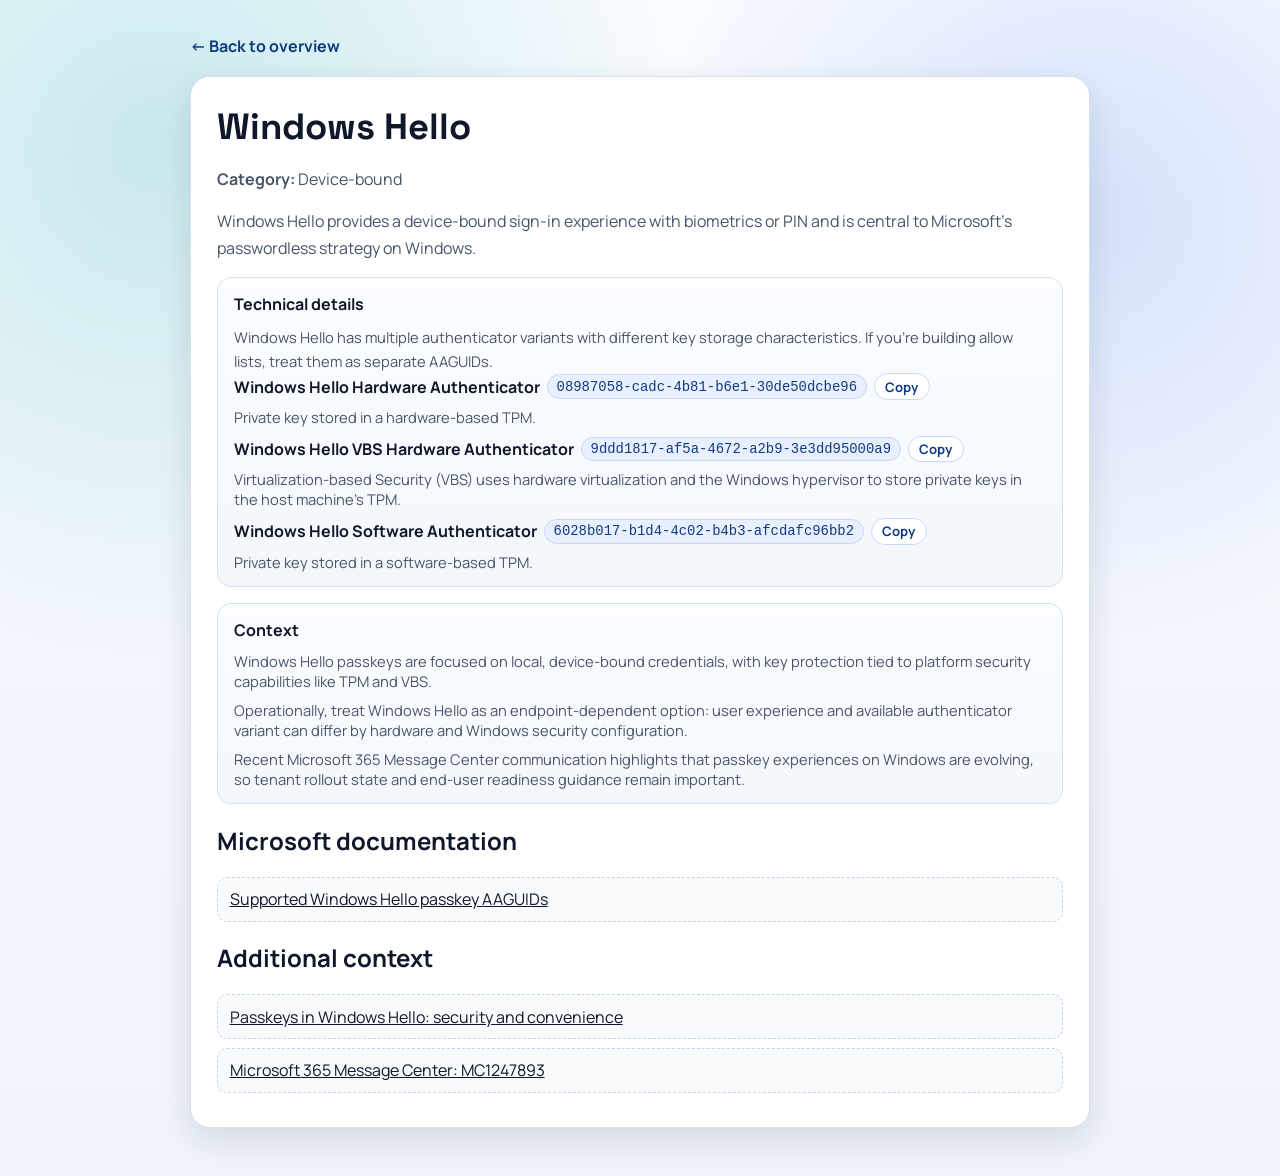
==== pages/windows-hello.html @ cf731d09 "Enrich Windows Hello subpage context Co-authored-by: BakkerJan <38911727+BakkerJan@users.noreply.git" ====
<!doctype html>
<html lang="en">
<head>
  <meta charset="utf-8">
  <meta name="viewport" content="width=device-width, initial-scale=1">
  <title>Windows Hello | Microsoft 365 Passkey Guide</title>
  <link rel="preconnect" href="https://fonts.googleapis.com">
  <link rel="preconnect" href="https://fonts.gstatic.com" crossorigin>
  <link href="https://fonts.googleapis.com/css2?family=Manrope:wght@400;600;700;800&family=Space+Grotesk:wght@500;700&display=swap" rel="stylesheet">
  <link rel="stylesheet" href="../styles.css">
</head>
<body>
  <main class="page">
    <a class="back" href="../index.html">&larr; Back to overview</a>

    <article class="topic">
      <h1>Windows Hello</h1>
      <p><strong>Category:</strong> Device-bound</p>
      <p>Windows Hello provides a device-bound sign-in experience with biometrics or PIN and is central to Microsoft's passwordless strategy on Windows.</p>

      <section class="tech-card">
        <h2>Technical details</h2>
        <p class="tech-note">Windows Hello has multiple authenticator variants with different key storage characteristics. If you're building allow lists, treat them as separate AAGUIDs.</p>
        <ul class="tech-list">
          <li>
            <span class="tech-label">Windows Hello Hardware Authenticator</span>
            <span class="tech-code">08987058-cadc-4b81-b6e1-30de50dcbe96</span>
            <button class="copy-button" type="button" data-copy-value="08987058-cadc-4b81-b6e1-30de50dcbe96">Copy</button>
            <span class="tech-note">Private key stored in a hardware-based TPM.</span>
          </li>
          <li>
            <span class="tech-label">Windows Hello VBS Hardware Authenticator</span>
            <span class="tech-code">9ddd1817-af5a-4672-a2b9-3e3dd95000a9</span>
            <button class="copy-button" type="button" data-copy-value="9ddd1817-af5a-4672-a2b9-3e3dd95000a9">Copy</button>
            <span class="tech-note">Virtualization-based Security (VBS) uses hardware virtualization and the Windows hypervisor to store private keys in the host machine's TPM.</span>
          </li>
          <li>
            <span class="tech-label">Windows Hello Software Authenticator</span>
            <span class="tech-code">6028b017-b1d4-4c02-b4b3-afcdafc96bb2</span>
            <button class="copy-button" type="button" data-copy-value="6028b017-b1d4-4c02-b4b3-afcdafc96bb2">Copy</button>
            <span class="tech-note">Private key stored in a software-based TPM.</span>
          </li>
        </ul>
      </section>

      <section class="tech-card">
        <h2>Context</h2>
        <ul class="tech-list">
          <li>
            <span class="tech-note">Windows Hello passkeys are focused on local, device-bound credentials, with key protection tied to platform security capabilities like TPM and VBS.</span>
          </li>
          <li>
            <span class="tech-note">Operationally, treat Windows Hello as an endpoint-dependent option: user experience and available authenticator variant can differ by hardware and Windows security configuration.</span>
          </li>
          <li>
            <span class="tech-note">Recent Microsoft 365 Message Center communication highlights that passkey experiences on Windows are evolving, so tenant rollout state and end-user readiness guidance remain important.</span>
          </li>
        </ul>
      </section>

      <h2>Microsoft documentation</h2>
      <ul class="link-list">
        <li><a href="https://learn.microsoft.com/en-us/entra/identity/authentication/how-to-authentication-entra-passkeys-on-windows#supported-windows-hello-passkey-aaguids">Supported Windows Hello passkey AAGUIDs</a></li>
      </ul>

      <h2>Additional context</h2>
      <ul class="link-list">
        <li><a href="https://agderinthe.cloud/2026/04/21/passkeys-in-windows-hello-security-and-convenience/">Passkeys in Windows Hello: security and convenience</a></li>
        <li><a href="https://mc.merill.net/message/MC1247893">Microsoft 365 Message Center: MC1247893</a></li>
      </ul>
    </article>
  </main>
  <script src="page-tools.js"></script>
</body>
</html>
---- styles.css ----
:root {
  --bg: #f5f7fb;
  --panel: #ffffff;
  --ink: #0f172a;
  --muted: #475569;
  --line: #d8e0ee;
  --brand: #0ea5a5;
  --brand-2: #2563eb;
  --accent: #f59e0b;
  --shadow: 0 12px 34px rgba(15, 23, 42, 0.12);
}

* {
  box-sizing: border-box;
}

html,
body {
  margin: 0;
  padding: 0;
}

body {
  font-family: "Manrope", "Segoe UI", sans-serif;
  color: var(--ink);
  background:
    radial-gradient(circle at 12% 12%, rgba(14, 165, 165, 0.2), transparent 34%),
    radial-gradient(circle at 85% 18%, rgba(37, 99, 235, 0.16), transparent 30%),
    linear-gradient(180deg, #f8fbff 0%, #eff4fb 100%);
  min-height: 100vh;
}

.frontpage {
  position: relative;
}

.frontpage-watermark {
  position: fixed;
  right: max(2.5vw, 1rem);
  bottom: 1rem;
  width: min(30vw, 340px);
  opacity: 0.08;
  pointer-events: none;
  z-index: 0;
}

.frontpage-watermark img {
  display: block;
  width: 100%;
  height: auto;
}

a {
  color: inherit;
}

.shell {
  width: min(1200px, 92vw);
  margin: 0 auto;
  padding: 2.5rem 0 4rem;
  position: relative;
  z-index: 1;
}

.hero {
  background: linear-gradient(130deg, #0f172a 0%, #1e293b 58%, #0e7490 100%);
  color: #fff;
  border-radius: 28px;
  padding: 1.15rem 1.35rem;
  box-shadow: var(--shadow);
  position: relative;
  overflow: hidden;
}

.hero-topbar {
  display: flex;
  align-items: flex-start;
  justify-content: space-between;
  gap: 1rem;
  position: relative;
  z-index: 1;
}

.hero-actions {
  flex: 0 0 auto;
  display: flex;
  flex-direction: column;
  align-items: flex-end;
  gap: 0.6rem;
}

.hero-tool-link {
  display: inline-flex;
  align-items: center;
  justify-content: center;
  gap: 0.65rem;
  min-height: 52px;
  padding: 0.55rem 0.8rem;
  border-radius: 14px;
  border: 1px solid rgba(255, 255, 255, 0.2);
  background: rgba(255, 255, 255, 0.12);
  box-shadow: 0 10px 24px rgba(15, 23, 42, 0.18);
  backdrop-filter: blur(8px);
  transition: transform 180ms ease, background-color 180ms ease, border-color 180ms ease;
  text-decoration: none;
}

.hero-tool-link:hover {
  transform: translateY(-2px);
  background: rgba(255, 255, 255, 0.18);
  border-color: rgba(255, 255, 255, 0.36);
}

.hero-tool-link img {
  display: block;
  width: 24px;
  height: 24px;
  object-fit: contain;
}

.hero-tool-link span {
  display: inline-block;
  max-width: 18ch;
  color: #f8fbff;
  font-size: 0.85rem;
  font-weight: 800;
  line-height: 1.15;
  text-align: left;
}

.hero::before,
.hero::after {
  content: "";
  position: absolute;
  border-radius: 999px;
  filter: blur(2px);
}

.hero::before {
  width: 320px;
  height: 320px;
  background: rgba(245, 158, 11, 0.28);
  top: -120px;
  right: -120px;
}

.hero::after {
  width: 250px;
  height: 250px;
  background: rgba(14, 165, 165, 0.3);
  left: -90px;
  bottom: -110px;
}

.hero h1 {
  margin: 0;
  font-family: "Space Grotesk", "Segoe UI", sans-serif;
  font-size: clamp(1.35rem, 1.5vw + 0.95rem, 2.15rem);
  line-height: 1.12;
  letter-spacing: -0.03em;
  max-width: 24ch;
}

.hero p {
  margin: 1rem 0 0;
  max-width: 65ch;
  color: #dbeafe;
  line-height: 1.6;
}

.legend {
  margin-top: 0.75rem;
  display: flex;
  gap: 0.75rem;
  flex-wrap: wrap;
}

.badge {
  padding: 0.4rem 0.72rem;
  border-radius: 999px;
  font-size: 0.85rem;
  font-weight: 700;
  letter-spacing: 0.03em;
  text-transform: uppercase;
}

.badge-device {
  background: rgba(14, 165, 165, 0.2);
  border: 1px solid rgba(45, 212, 191, 0.5);
}

.badge-synced {
  background: rgba(59, 130, 246, 0.2);
  border: 1px solid rgba(96, 165, 250, 0.52);
}

.badge-auto {
  background: rgba(251, 191, 36, 0.2);
  border: 1px solid rgba(252, 211, 77, 0.5);
}

.badge-attestation {
  background: rgba(129, 140, 248, 0.2);
  border: 1px solid rgba(165, 180, 252, 0.52);
}

.columns {
  margin-top: 2rem;
  display: grid;
  grid-template-columns: repeat(2, minmax(0, 1fr));
  gap: 1.25rem;
}

.panel {
  background: var(--panel);
  border: 1px solid var(--line);
  border-radius: 20px;
  padding: 1.25rem;
  box-shadow: 0 4px 18px rgba(15, 23, 42, 0.06);
}

.panel h2 {
  font-family: "Space Grotesk", "Segoe UI", sans-serif;
  margin: 0;
  font-size: 1.8rem;
  letter-spacing: -0.02em;
}

.section-note {
  margin: 0.5rem 0 0;
  color: var(--muted);
  font-size: 0.95rem;
}

.group {
  margin-top: 1.2rem;
}

.group h3 {
  margin: 0 0 0.7rem;
  font-size: 1.05rem;
  letter-spacing: 0.02em;
  text-transform: uppercase;
  color: #0f3c80;
}

.grid {
  display: grid;
  grid-template-columns: repeat(2, minmax(0, 1fr));
  gap: 0.75rem;
}

.card-link {
  text-decoration: none;
  border: 1px solid #d5ddec;
  background: linear-gradient(180deg, #ffffff 0%, #f7fafe 100%);
  border-radius: 15px;
  padding: 1rem;
  transition: transform 180ms ease, border-color 180ms ease, box-shadow 180ms ease;
  min-height: 130px;
  display: flex;
  flex-direction: column;
  justify-content: center;
  align-items: center;
  gap: 0.8rem;
  text-align: center;
}

.card-link:hover {
  transform: translateY(-3px);
  border-color: #81a8ed;
  box-shadow: 0 10px 20px rgba(37, 99, 235, 0.12);
}

.card-logo-row {
  display: flex;
  align-items: center;
  justify-content: center;
  flex-wrap: wrap;
  gap: 0.45rem;
  min-height: 48px;
}

.card-logo-stack {
  display: grid;
  gap: 0.35rem;
  width: 100%;
}

.card-logo-stack .top-row,
.card-logo-stack .bottom-row {
  min-height: 0;
}

.logo-chip-top {
  width: 52px;
  height: 52px;
  border-radius: 14px;
}

.logo-chip {
  width: 46px;
  height: 46px;
  border-radius: 12px;
  border: 1px solid #d9e1f0;
  background: #ffffff;
  display: grid;
  place-items: center;
  padding: 0.3rem;
}

.card-logo-row .logo-chip:only-child {
  width: 60px;
  height: 60px;
  border-radius: 16px;
  padding: 0.36rem;
}

.logo-img {
  width: 100%;
  height: 100%;
  object-fit: contain;
}

.card-link h4 {
  margin: 0;
  font-size: 0.95rem;
  line-height: 1.34;
}

.card-subtitle {
  margin: -0.2rem 0 0;
  color: var(--muted);
  font-size: 0.8rem;
  line-height: 1.35;
}

.page {
  width: min(900px, 92vw);
  margin: 0 auto;
  padding: 2.2rem 0 3rem;
}

.back {
  display: inline-block;
  text-decoration: none;
  font-weight: 700;
  color: #0f3c80;
  margin-bottom: 1.2rem;
}

.topic {
  background: #fff;
  border: 1px solid var(--line);
  border-radius: 20px;
  box-shadow: var(--shadow);
  padding: 1.6rem;
}

.topic h1 {
  margin: 0;
  font-family: "Space Grotesk", "Segoe UI", sans-serif;
  font-size: clamp(1.6rem, 1.6vw + 1rem, 2.3rem);
}

.topic p {
  color: var(--muted);
  line-height: 1.65;
}

.todo {
  border-left: 4px solid var(--brand);
  background: #ecfeff;
  border-radius: 12px;
  padding: 0.8rem 1rem;
}

.video-frame {
  position: relative;
  width: 100%;
  margin-top: 0.9rem;
  border-radius: 18px;
  overflow: hidden;
  background: #dbe4f3;
  box-shadow: 0 8px 24px rgba(15, 23, 42, 0.1);
}

.video-frame::before {
  content: "";
  display: block;
  padding-top: 56.25%;
}

.video-frame iframe {
  position: absolute;
  inset: 0;
  width: 100%;
  height: 100%;
  border: 0;
}

.link-list {
  margin: 1rem 0 0;
  padding: 0;
  list-style: none;
}

.link-list li {
  margin: 0.55rem 0;
  background: #f8fafc;
  border: 1px dashed #c8d4ea;
  border-radius: 10px;
  padding: 0.65rem 0.75rem;
}

.tech-card {
  margin-top: 1rem;
  padding: 0.9rem 1rem;
  border: 1px solid #d7e1f2;
  border-radius: 14px;
  background: linear-gradient(180deg, #fbfdff 0%, #f3f7fc 100%);
}

.tech-card h2 {
  margin: 0 0 0.65rem;
  font-size: 1rem;
}

.tech-card p {
  margin: 0;
}

.tech-list {
  list-style: none;
  margin: 0;
  padding: 0;
  display: grid;
  gap: 0.55rem;
}

.tech-list li {
  display: flex;
  flex-wrap: wrap;
  gap: 0.45rem;
  align-items: center;
}

.tech-label {
  font-weight: 700;
  color: #0f172a;
}

.tech-code {
  font-family: "Consolas", "SFMono-Regular", monospace;
  font-size: 0.87rem;
  color: #0f3c80;
  background: #e8f0ff;
  border: 1px solid #c8d8fb;
  border-radius: 999px;
  padding: 0.2rem 0.55rem;
}

.copy-button {
  border: 1px solid #c8d8fb;
  background: #ffffff;
  color: #0f3c80;
  border-radius: 999px;
  padding: 0.2rem 0.65rem;
  font: inherit;
  font-size: 0.82rem;
  font-weight: 700;
  cursor: pointer;
}

.copy-button:hover {
  background: #eef4ff;
}

.copy-button.copied {
  border-color: #8fd3c5;
  background: #ecfdf5;
  color: #0f766e;
}

.tech-note {
  color: var(--muted);
  font-size: 0.92rem;
}

footer {
  margin-top: 1.3rem;
  color: var(--muted);
  font-size: 0.86rem;
}

.reveal {
  opacity: 0;
  transform: translateY(10px);
  animation: reveal 550ms ease forwards;
}

.reveal:nth-child(2) {
  animation-delay: 140ms;
}

@keyframes reveal {
  to {
    opacity: 1;
    transform: translateY(0);
  }
}

@media (max-width: 980px) {
  .columns {
    grid-template-columns: 1fr;
  }
}

@media (max-width: 650px) {
  .frontpage-watermark {
    width: min(42vw, 200px);
    opacity: 0.06;
  }

  .hero-topbar {
    align-items: center;
  }

  .hero-actions {
    gap: 0.5rem;
  }

  .hero-tool-link {
    min-height: 46px;
    padding: 0.5rem 0.65rem;
    border-radius: 12px;
    gap: 0.5rem;
  }

  .hero-tool-link img {
    width: 22px;
    height: 22px;
  }

  .hero-tool-link span {
    max-width: 14ch;
    font-size: 0.76rem;
  }

  .hero {
    padding: 1rem 1.05rem;
  }

  .grid {
    grid-template-columns: 1fr;
  }

  .panel h2 {
    font-size: 1.5rem;
  }
}
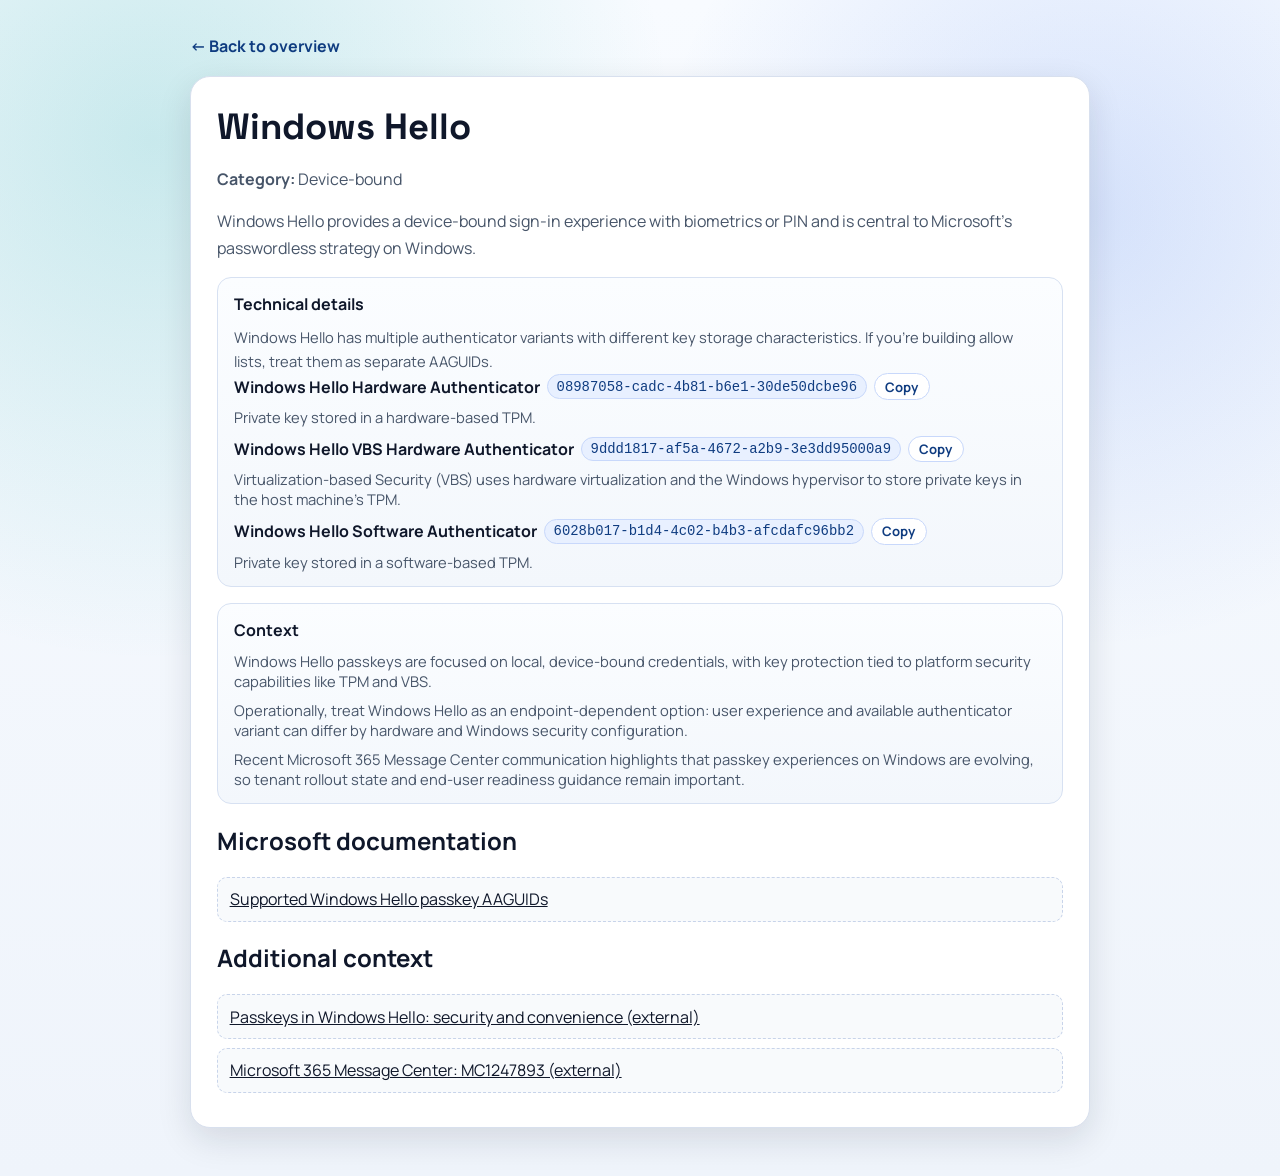
==== commit 0faebcb1: "Clarify external context links on Windows Hello page Co-authored-by: BakkerJan <38911727+BakkerJan@u" ====
--- a/pages/windows-hello.html
+++ b/pages/windows-hello.html
@@ -65,8 +65,8 @@
 
       <h2>Additional context</h2>
       <ul class="link-list">
-        <li><a href="https://agderinthe.cloud/2026/04/21/passkeys-in-windows-hello-security-and-convenience/">Passkeys in Windows Hello: security and convenience</a></li>
-        <li><a href="https://mc.merill.net/message/MC1247893">Microsoft 365 Message Center: MC1247893</a></li>
+        <li><a href="https://agderinthe.cloud/2026/04/21/passkeys-in-windows-hello-security-and-convenience/">Passkeys in Windows Hello: security and convenience (external)</a></li>
+        <li><a href="https://mc.merill.net/message/MC1247893">Microsoft 365 Message Center: MC1247893 (external)</a></li>
       </ul>
     </article>
   </main>
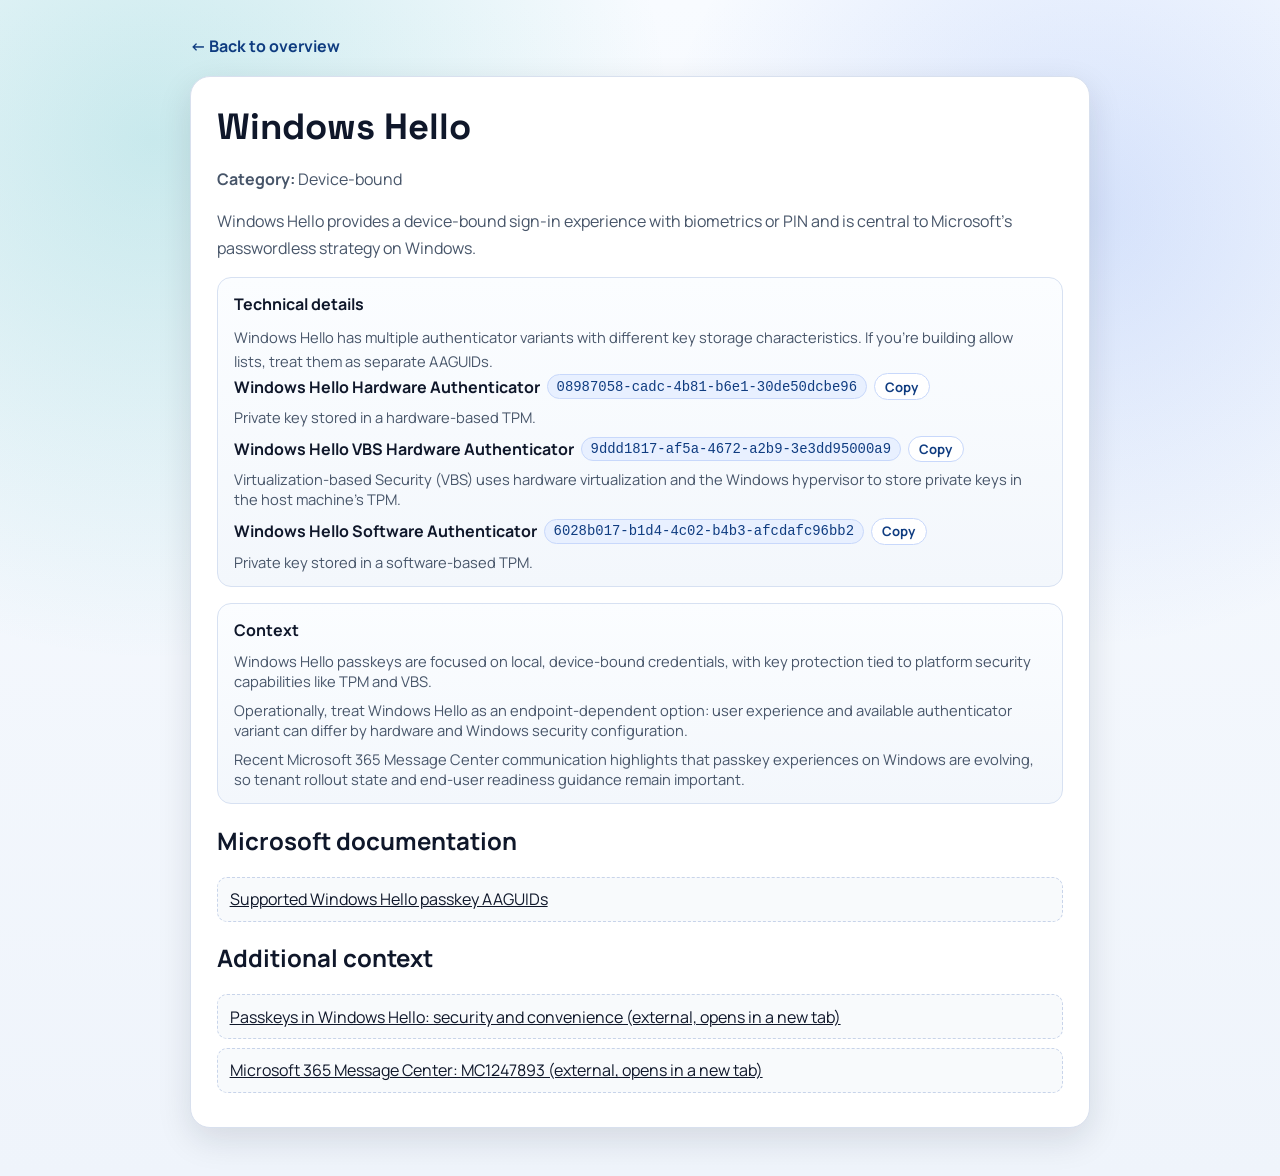
==== commit beeae378: "Align visible and accessible labels for external Windows Hello links Co-authored-by: BakkerJan <3891" ====
--- a/pages/windows-hello.html
+++ b/pages/windows-hello.html
@@ -65,8 +65,8 @@
 
       <h2>Additional context</h2>
       <ul class="link-list">
-        <li><a href="https://agderinthe.cloud/2026/04/21/passkeys-in-windows-hello-security-and-convenience/">Passkeys in Windows Hello: security and convenience (external)</a></li>
-        <li><a href="https://mc.merill.net/message/MC1247893">Microsoft 365 Message Center: MC1247893 (external)</a></li>
+        <li><a href="https://agderinthe.cloud/2026/04/21/passkeys-in-windows-hello-security-and-convenience/" target="_blank" rel="noopener noreferrer" aria-label="Passkeys in Windows Hello: security and convenience (external, opens in a new tab)">Passkeys in Windows Hello: security and convenience (external, opens in a new tab)</a></li>
+        <li><a href="https://mc.merill.net/message/MC1247893" target="_blank" rel="noopener noreferrer" aria-label="Microsoft 365 Message Center: MC1247893 (external, opens in a new tab)">Microsoft 365 Message Center: MC1247893 (external, opens in a new tab)</a></li>
       </ul>
     </article>
   </main>
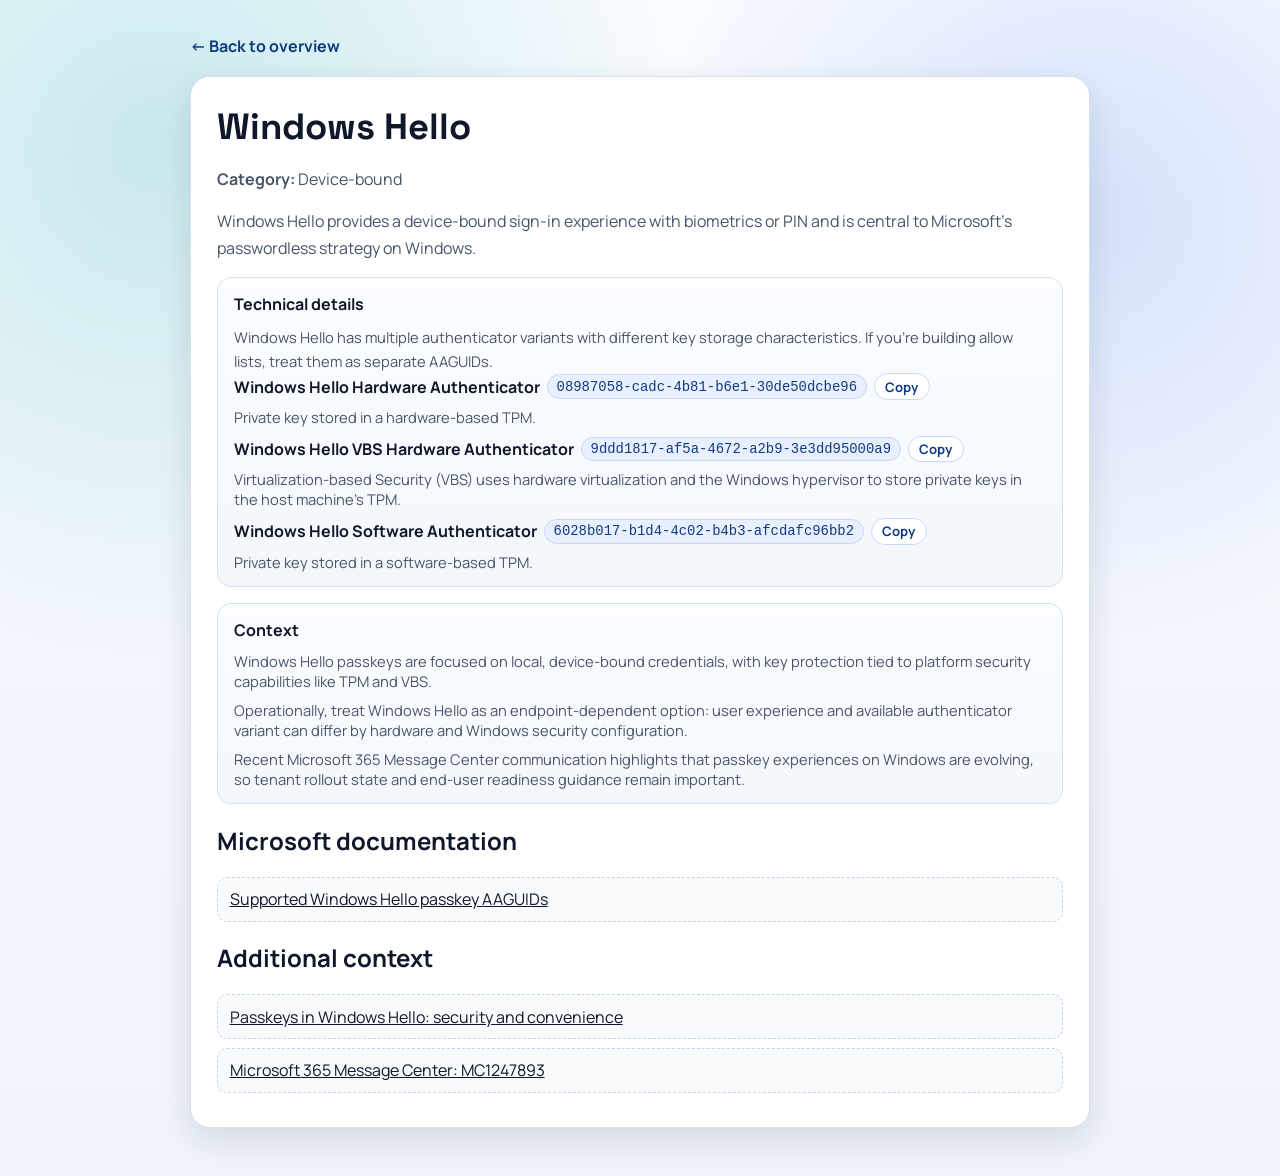
==== commit 3504c4a7: "Refine Windows Hello external source link labels Co-authored-by: BakkerJan <38911727+BakkerJan@users" ====
--- a/pages/windows-hello.html
+++ b/pages/windows-hello.html
@@ -65,8 +65,8 @@
 
       <h2>Additional context</h2>
       <ul class="link-list">
-        <li><a href="https://agderinthe.cloud/2026/04/21/passkeys-in-windows-hello-security-and-convenience/" target="_blank" rel="noopener noreferrer" aria-label="Passkeys in Windows Hello: security and convenience (external, opens in a new tab)">Passkeys in Windows Hello: security and convenience (external, opens in a new tab)</a></li>
-        <li><a href="https://mc.merill.net/message/MC1247893" target="_blank" rel="noopener noreferrer" aria-label="Microsoft 365 Message Center: MC1247893 (external, opens in a new tab)">Microsoft 365 Message Center: MC1247893 (external, opens in a new tab)</a></li>
+        <li><a href="https://agderinthe.cloud/2026/04/21/passkeys-in-windows-hello-security-and-convenience/" target="_blank" rel="noopener noreferrer">Passkeys in Windows Hello: security and convenience</a></li>
+        <li><a href="https://mc.merill.net/message/MC1247893" target="_blank" rel="noopener noreferrer">Microsoft 365 Message Center: MC1247893</a></li>
       </ul>
     </article>
   </main>
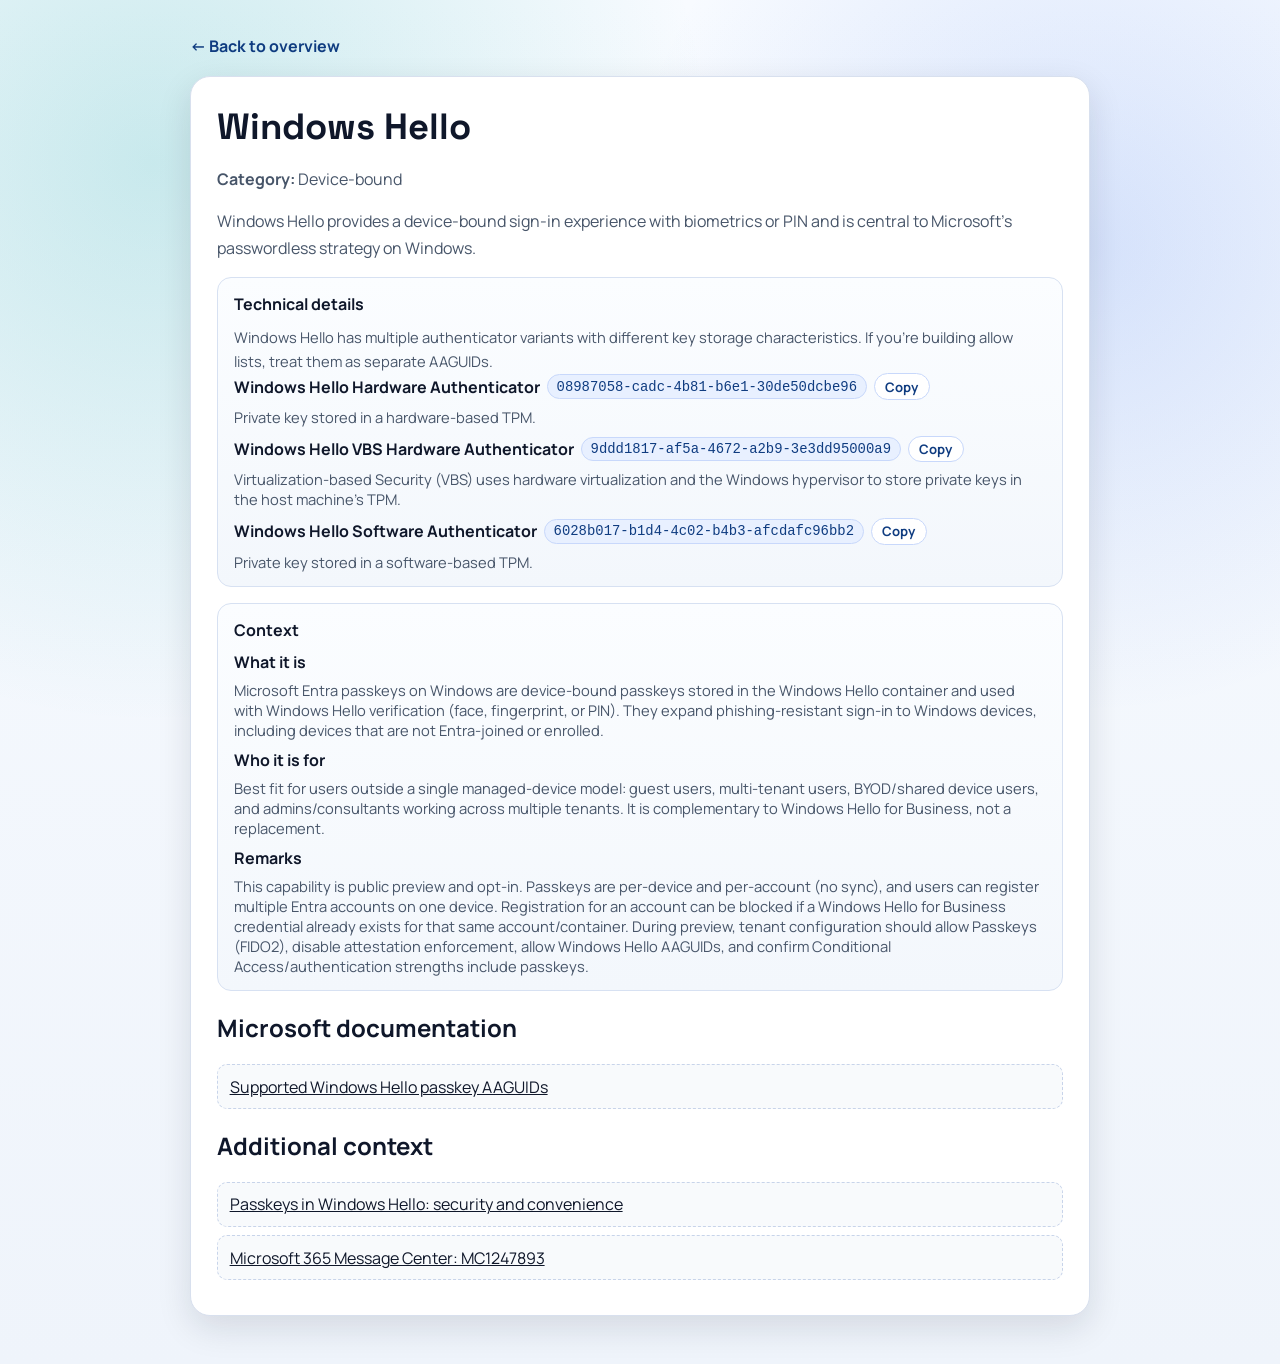
==== commit fc26d1a1: "Restructure Windows Hello context from source takeaways Co-authored-by: BakkerJan <38911727+BakkerJa" ====
--- a/pages/windows-hello.html
+++ b/pages/windows-hello.html
@@ -47,13 +47,16 @@
         <h2>Context</h2>
         <ul class="tech-list">
           <li>
-            <span class="tech-note">Windows Hello passkeys are focused on local, device-bound credentials, with key protection tied to platform security capabilities like TPM and VBS.</span>
+            <span class="tech-label">What it is</span>
+            <span class="tech-note">Microsoft Entra passkeys on Windows are device-bound passkeys stored in the Windows Hello container and used with Windows Hello verification (face, fingerprint, or PIN). They expand phishing-resistant sign-in to Windows devices, including devices that are not Entra-joined or enrolled.</span>
           </li>
           <li>
-            <span class="tech-note">Operationally, treat Windows Hello as an endpoint-dependent option: user experience and available authenticator variant can differ by hardware and Windows security configuration.</span>
+            <span class="tech-label">Who it is for</span>
+            <span class="tech-note">Best fit for users outside a single managed-device model: guest users, multi-tenant users, BYOD/shared device users, and admins/consultants working across multiple tenants. It is complementary to Windows Hello for Business, not a replacement.</span>
           </li>
           <li>
-            <span class="tech-note">Recent Microsoft 365 Message Center communication highlights that passkey experiences on Windows are evolving, so tenant rollout state and end-user readiness guidance remain important.</span>
+            <span class="tech-label">Remarks</span>
+            <span class="tech-note">This capability is public preview and opt-in. Passkeys are per-device and per-account (no sync), and users can register multiple Entra accounts on one device. Registration for an account can be blocked if a Windows Hello for Business credential already exists for that same account/container. During preview, tenant configuration should allow Passkeys (FIDO2), disable attestation enforcement, allow Windows Hello AAGUIDs, and confirm Conditional Access/authentication strengths include passkeys.</span>
           </li>
         </ul>
       </section>
